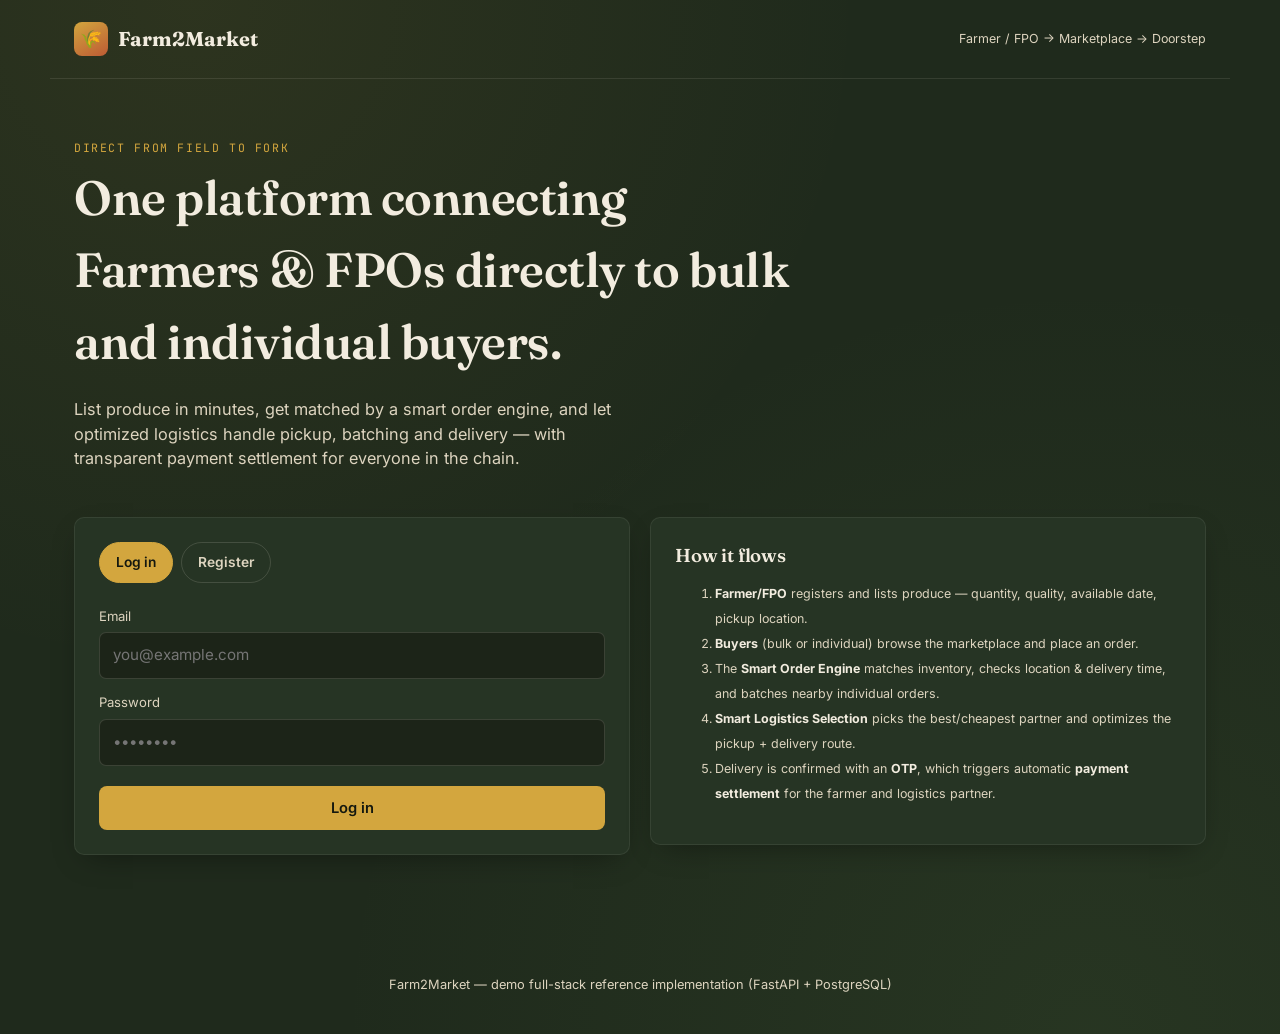
==== frontend/dashboard.html @ 835fd640 "Add working FarmCircle prototype" ====
<!DOCTYPE html>
<html lang="en">
<head>
<meta charset="UTF-8">
<meta name="viewport" content="width=device-width, initial-scale=1.0">
<title>Dashboard — Farm2Market</title>

<link rel="stylesheet" href="css/style.css">
</head>

<body>

<!-- ================= TOP BAR ================= -->

<div class="topbar">

  <div class="brand">
    <span class="mark">🌾</span>
    Farm2Market
  </div>

  <nav>
    <span class="role-badge" id="role-badge">—</span>

    <span id="user-name" class="small-note"></span>

    <button class="btn-link" onclick="Auth.logout()">
      Log out
    </button>
  </nav>

</div>


<div class="shell">


  <!-- ================================================= -->
  <!--                    FARMER VIEW                    -->
  <!-- ================================================= -->

  <section id="farmer-view" style="display:none;">

    <span class="eyebrow">
      Farmer / FPO
    </span>

    <h1>
      List your produce
    </h1>


    <div class="grid grid-2" style="align-items:flex-start;">


      <!-- ADD PRODUCE -->

      <div class="card">

        <h3>
          Add produce details
        </h3>

        <form id="produce-form">

          <label>
            Product name
          </label>

          <input
            type="text"
            id="p-name"
            required
            placeholder="Tomatoes"
          >


          <div class="field-row">

            <div>

              <label>
                Quantity
              </label>

              <input
                type="number"
                id="p-qty"
                min="0.1"
                step="0.1"
                required
              >

            </div>


            <div>

              <label>
                Unit
              </label>

              <select id="p-unit">

                <option value="kg">
                  kg
                </option>

                <option value="quintal">
                  quintal
                </option>

                <option value="ton">
                  ton
                </option>

                <option value="dozen">
                  dozen
                </option>

                <option value="litre">
                  litre
                </option>

              </select>

            </div>

          </div>


          <div class="field-row">

            <div>

              <label>
                Quality grade
              </label>

              <select id="p-grade">

                <option>A</option>
                <option>B</option>
                <option>C</option>

              </select>

            </div>


            <div>

              <label>
                Price per unit (₹)
              </label>

              <input
                type="number"
                id="p-price"
                min="0.1"
                step="0.1"
                required
              >

            </div>

          </div>


          <label>
            Available date
          </label>

          <input
            type="date"
            id="p-date"
          >


          <label>
            Pickup location
          </label>

          <input
            type="text"
            id="p-location"
            required
            placeholder="Village, District"
          >


          <button
            class="btn full"
            style="margin-top:20px;"
            type="submit"
          >
            List on platform
          </button>


          <div id="produce-msg"></div>

        </form>

      </div>


      <!-- MY PRODUCE -->

      <div class="card">

        <h3>
          My listed produce
        </h3>

        <div
          id="my-produce-list"
          class="grid"
          style="gap:12px;"
        ></div>

      </div>

    </div>


    <h2 style="margin-top:44px;">
      Incoming orders against my produce
    </h2>

    <p class="small-note">

      Orders update automatically as buyers purchase your
      listed produce — check the Orders tab from any buyer
      view, or ask your team to check platform admin for
      full visibility.

    </p>

  </section>



  <!-- ================================================= -->
  <!--                     BUYER VIEW                    -->
  <!-- ================================================= -->

  <section id="buyer-view" style="display:none;">

    <span
      class="eyebrow"
      id="buyer-type-label"
    >
      Buyer
    </span>

    <h1>
      Marketplace
    </h1>


    <!-- BUYER TABS -->

    <div class="tabs">

      <div
        class="tab active"
        data-btab="market"
      >
        Browse produce
      </div>


      <div
        class="tab"
        data-btab="cart"
      >
        Cart

        <span
          id="cart-count"
          class="mono"
        ></span>

      </div>


      <div
        class="tab"
        data-btab="orders"
      >
        My orders
      </div>

    </div>



    <!-- ================= MARKET ================= -->

    <div id="btab-market">

      <input
        type="text"
        id="search-box"
        placeholder="Search produce (e.g. tomatoes, wheat, milk)..."
        style="max-width:360px; margin-bottom:20px;"
      >


      <div
        id="marketplace-list"
        class="grid grid-3"
      ></div>

    </div>



    <!-- ================= CART ================= -->

    <div
      id="btab-cart"
      style="display:none;"
    >

      <div class="card">

        <h3>
          Your cart
        </h3>


        <table id="cart-table">

          <thead>

            <tr>

              <th>
                Item
              </th>

              <th>
                Qty
              </th>

              <th>
                Price/unit
              </th>

              <th>
                Subtotal
              </th>

              <th></th>

            </tr>

          </thead>


          <tbody id="cart-body"></tbody>

        </table>


        <div
          id="cart-total"
          style="
            margin-top:14px;
            font-family:'JetBrains Mono',monospace;
            font-size:1.1rem;
          "
        ></div>



        <!-- DELIVERY DETAILS -->

        <h3 style="margin-top:28px;">
          Delivery details
        </h3>


        <label>
          Delivery location
        </label>

        <input
          type="text"
          id="delivery-location"
          placeholder="Area, City"
        >


        <div class="field-row">

          <div>

            <label>
              Delivery date
            </label>

            <input
              type="date"
              id="delivery-date"
            >

          </div>


          <div>

            <label>
              Delivery slot
            </label>

            <select id="delivery-slot-time">

              <option value="morning">
                Morning
              </option>

              <option value="afternoon">
                Afternoon
              </option>

              <option value="evening">
                Evening
              </option>

            </select>

          </div>

        </div>


        <button
          class="btn full"
          style="margin-top:20px;"
          id="place-order-btn"
        >
          Place order
        </button>


        <div id="order-msg"></div>

      </div>

    </div>



    <!-- ================= BUYER ORDERS ================= -->

    <div
      id="btab-orders"
      style="display:none;"
    >

      <div id="orders-list"></div>

    </div>

  </section>



  <!-- ================================================= -->
  <!--                LOGISTICS VIEW                     -->
  <!-- ================================================= -->

  <section
    id="logistics-view"
    style="display:none;"
  >

    <span class="eyebrow">
      Logistics
    </span>

    <h1>
      Delivery fleet
    </h1>


    <!-- ================= PARTNER SECTION ================= -->

    <div
      class="grid grid-2"
      style="align-items:flex-start;"
    >


      <!-- REGISTER PARTNER -->

      <div class="card">

        <h3>
          Register a logistics partner
        </h3>


        <form id="partner-form">


          <label>
            Partner / fleet name
          </label>

          <input
            type="text"
            id="lp-name"
            required
          >



          <div class="field-row">

            <div>

              <label>
                Vehicle type
              </label>

              <select id="lp-vehicle">

                <option value="truck">
                  Truck
                </option>

                <option value="mini_truck">
                  Mini truck
                </option>

                <option value="van">
                  Van
                </option>

                <option value="bike">
                  Bike
                </option>

              </select>

            </div>


            <div>

              <label>
                Capacity (kg)
              </label>

              <input
                type="number"
                id="lp-capacity"
                min="1"
                required
              >

            </div>

          </div>



          <div class="field-row">

            <div>

              <label>
                Cost per km (₹)
              </label>

              <input
                type="number"
                id="lp-cost-km"
                min="0"
                step="0.5"
                required
              >

            </div>


            <div>

              <label>
                Base cost (₹)
              </label>

              <input
                type="number"
                id="lp-base-cost"
                min="0"
                step="1"
                value="0"
              >

            </div>

          </div>



          <label>

            <input
              type="checkbox"
              id="lp-cold-chain"
              style="
                width:auto;
                display:inline-block;
                margin-right:8px;
              "
            >

            Supports cold chain

          </label>



          <label>
            Current location / depot
          </label>

          <input
            type="text"
            id="lp-location"
            placeholder="City Depot"
          >



          <button
            class="btn full"
            style="margin-top:20px;"
            type="submit"
          >
            Add partner
          </button>


          <div id="partner-msg"></div>

        </form>

      </div>



      <!-- REGISTERED PARTNERS -->

      <div class="card">

        <h3>
          Registered partners
        </h3>


        <table>

          <thead>

            <tr>

              <th>
                Name
              </th>

              <th>
                Vehicle
              </th>

              <th>
                Capacity
              </th>

              <th>
                ₹/km
              </th>

            </tr>

          </thead>


          <tbody id="partners-body"></tbody>

        </table>

      </div>

    </div>



    <!-- ================================================= -->
    <!--              ASSIGNED DELIVERIES                 -->
    <!-- ================================================= -->

    <div
      class="card"
      style="margin-top:32px;"
    >

      <h3>
        Assigned deliveries
      </h3>


      <p class="small-note">
        Orders assigned to the logistics team will appear here.
      </p>


      <div id="logistics-orders">

        <p class="small-note">
          Loading deliveries...
        </p>

      </div>

    </div>


  </section>

</div>



<!-- ================= FOOTER ================= -->

<footer>

  Farm2Market — demo full-stack reference
  implementation (FastAPI + PostgreSQL)

</footer>



<!-- ================= JAVASCRIPT ================= -->

<script src="js/api.js"></script>

<script src="js/dashboard.js"></script>

</body>
</html>
---- frontend/css/style.css ----
@import url('https://fonts.googleapis.com/css2?family=Fraunces:opsz,wght@9..144,500;9..144,600;9..144,700&family=Inter:wght@400;500;600;700&family=JetBrains+Mono:wght@500&display=swap');

:root{
  --soil:      #1f2a1c;
  --soil-2:    #263424;
  --paper:     #f2ecdf;
  --paper-dim: #ddd4bf;
  --wheat:     #d3a63e;
  --wheat-dim: #a9862f;
  --clay:      #bd5b34;
  --leaf:      #6f9a55;
  --ink:       #14180f;
  --danger:    #b3452f;
  --radius:    10px;
  --shadow:    0 10px 30px -12px rgba(0,0,0,0.45);
}

*{ box-sizing: border-box; }
html{ scroll-behavior: smooth; }

body{
  margin:0;
  min-height:100vh;
  background: var(--soil);
  background-image:
    radial-gradient(circle at 15% 0%, rgba(211,166,62,0.08), transparent 45%),
    radial-gradient(circle at 85% 100%, rgba(111,154,85,0.10), transparent 50%);
  color: var(--paper);
  font-family: 'Inter', system-ui, sans-serif;
  line-height:1.5;
}

h1,h2,h3,h4{
  font-family: 'Fraunces', serif;
  font-weight: 600;
  margin: 0 0 .4em 0;
  letter-spacing: -0.01em;
  color: var(--paper);
}

a{ color: var(--wheat); }

.mono{ font-family:'JetBrains Mono', monospace; letter-spacing: .02em; }

.eyebrow{
  font-family:'JetBrains Mono', monospace;
  text-transform: uppercase;
  font-size: .72rem;
  letter-spacing: .14em;
  color: var(--wheat);
  margin-bottom: .5em;
  display:block;
}

.shell{
  max-width: 1180px;
  margin: 0 auto;
  padding: 0 24px 80px;
}

/* ---------- top bar ---------- */
.topbar{
  display:flex; align-items:center; justify-content:space-between;
  padding: 22px 24px;
  border-bottom: 1px solid rgba(242,236,223,0.1);
  max-width: 1180px;
  margin: 0 auto;
}
.brand{
  display:flex; align-items:center; gap:10px;
  font-family:'Fraunces', serif; font-weight:700; font-size:1.25rem;
}
.brand .mark{
  width:34px; height:34px; border-radius:8px;
  background: linear-gradient(150deg, var(--wheat), var(--clay));
  display:flex; align-items:center; justify-content:center;
  font-size:1.1rem;
}
.topbar nav{ display:flex; gap:18px; align-items:center; font-size:.92rem; }
.topbar nav span.role-badge{
  padding:4px 10px; border-radius:999px; background: rgba(211,166,62,0.15);
  color: var(--wheat); font-family:'JetBrains Mono',monospace; font-size:.72rem;
  text-transform:uppercase; letter-spacing:.08em;
}
.btn-link{ background:none; border:none; color:var(--paper-dim); cursor:pointer; font: inherit; }
.btn-link:hover{ color: var(--paper); }

/* ---------- cards / panels ---------- */
.card{
  background: var(--soil-2);
  border: 1px solid rgba(242,236,223,0.08);
  border-radius: var(--radius);
  padding: 24px;
  box-shadow: var(--shadow);
}
.grid{ display:grid; gap:20px; }
.grid-2{ grid-template-columns: 1fr 1fr; }
.grid-3{ grid-template-columns: repeat(3, 1fr); }
@media (max-width: 860px){ .grid-2, .grid-3{ grid-template-columns: 1fr; } }

/* ---------- forms ---------- */
label{ display:block; font-size:.82rem; color: var(--paper-dim); margin: 14px 0 6px; }
input, select, textarea{
  width:100%; padding:11px 13px;
  background: rgba(20,24,15,0.55);
  border: 1px solid rgba(242,236,223,0.15);
  border-radius: 7px;
  color: var(--paper);
  font: inherit; font-size:.95rem;
}
input:focus, select:focus, textarea:focus{
  outline: 2px solid var(--wheat); outline-offset: 1px;
  border-color: var(--wheat);
}
.field-row{ display:flex; gap:14px; }
.field-row > div{ flex:1; }

.btn{
  display:inline-flex; align-items:center; justify-content:center; gap:8px;
  padding: 11px 20px; border-radius: 8px; border:none; cursor:pointer;
  font: inherit; font-weight:600; font-size:.92rem;
  background: var(--wheat); color: var(--ink);
  transition: transform .12s ease, background .15s ease;
}
.btn:hover{ background: #e2b954; transform: translateY(-1px); }
.btn:active{ transform: translateY(0); }
.btn:disabled{ opacity:.5; cursor:not-allowed; transform:none; }
.btn.secondary{ background: transparent; color: var(--paper); border:1px solid rgba(242,236,223,0.3); }
.btn.secondary:hover{ background: rgba(242,236,223,0.08); }
.btn.danger{ background: var(--danger); color: var(--paper); }
.btn.full{ width:100%; }
.btn.small{ padding:7px 12px; font-size:.82rem; }

.tabs{ display:flex; gap:8px; margin-bottom:24px; flex-wrap:wrap; }
.tab{
  padding:9px 16px; border-radius: 999px; cursor:pointer;
  border:1px solid rgba(242,236,223,0.15); color: var(--paper-dim);
  font-size:.86rem; font-weight:600;
}
.tab.active{ background: var(--wheat); color: var(--ink); border-color: var(--wheat); }

.hint{ color: var(--paper-dim); font-size:.82rem; margin-top:6px; }
.error-box{
  background: rgba(179,69,47,0.18); border:1px solid var(--danger);
  color:#ffd9cf; padding:10px 14px; border-radius:7px; font-size:.86rem; margin-top:14px;
}
.success-box{
  background: rgba(111,154,85,0.18); border:1px solid var(--leaf);
  color:#dcf0cf; padding:10px 14px; border-radius:7px; font-size:.86rem; margin-top:14px;
}

/* ---------- produce / product cards ---------- */
.produce-card{
  background: var(--soil-2); border:1px solid rgba(242,236,223,0.08);
  border-radius: var(--radius); padding:18px; display:flex; flex-direction:column; gap:10px;
}
.produce-card .name{ font-family:'Fraunces',serif; font-size:1.15rem; font-weight:600; }
.produce-card .meta{ font-size:.82rem; color: var(--paper-dim); }
.price-tag{
  font-family:'JetBrains Mono', monospace; color: var(--wheat); font-size:1.1rem; font-weight:600;
}
.qty-control{ display:flex; align-items:center; gap:8px; }
.qty-control input{ width:80px; text-align:center; }

/* ---------- order status rail (signature element) ---------- */
.rail{
  --stations: 6;
  position:relative;
  display:grid;
  grid-template-columns: repeat(var(--stations), 1fr);
  margin: 18px 0 10px;
}
.rail::before{
  content:""; position:absolute; top:11px; left:0; right:0; height:2px;
  background: rgba(242,236,223,0.15);
}
.rail-fill{
  position:absolute; top:11px; left:0; height:2px; background: var(--wheat);
  transition: width .3s ease;
}
.station{ position:relative; text-align:center; z-index:1; }
.station .dot{
  width:24px; height:24px; border-radius:50%; margin:0 auto 8px;
  background: var(--soil); border:2px solid rgba(242,236,223,0.25);
  display:flex; align-items:center; justify-content:center;
  font-family:'JetBrains Mono',monospace; font-size:.68rem; color: var(--paper-dim);
}
.station.done .dot{ background: var(--wheat); border-color: var(--wheat); color: var(--ink); }
.station.current .dot{ border-color: var(--wheat); color: var(--wheat); box-shadow: 0 0 0 4px rgba(211,166,62,0.18); }
.station .label{ font-size:.72rem; color: var(--paper-dim); }
.station.done .label, .station.current .label{ color: var(--paper); }

/* ---------- order list ---------- */
.order-row{
  border:1px solid rgba(242,236,223,0.08); border-radius: var(--radius);
  padding:20px; margin-bottom:16px; background: var(--soil-2);
}
.order-row-head{ display:flex; justify-content:space-between; align-items:baseline; flex-wrap:wrap; gap:8px; }
.badge{
  padding:3px 10px; border-radius:999px; font-size:.72rem; font-weight:700;
  text-transform:uppercase; letter-spacing:.05em; font-family:'JetBrains Mono',monospace;
  background: rgba(211,166,62,0.18); color: var(--wheat);
}
table{ width:100%; border-collapse:collapse; font-size:.88rem; margin-top:10px; }
th, td{ text-align:left; padding:8px 6px; border-bottom:1px solid rgba(242,236,223,0.08); }
th{ color: var(--paper-dim); font-weight:600; font-size:.76rem; text-transform:uppercase; letter-spacing:.04em; }

.split-view{ display:flex; gap:8px; align-items:center; flex-wrap:wrap; }
.small-note{ font-size:.78rem; color:var(--paper-dim); }

.hero{
  padding: 60px 0 30px;
}
.hero h1{ font-size: clamp(2rem, 4vw, 3rem); max-width: 720px; }
.hero p{ color: var(--paper-dim); max-width: 560px; font-size:1.02rem; }

footer{ text-align:center; color: var(--paper-dim); font-size:.8rem; padding: 40px 0; }
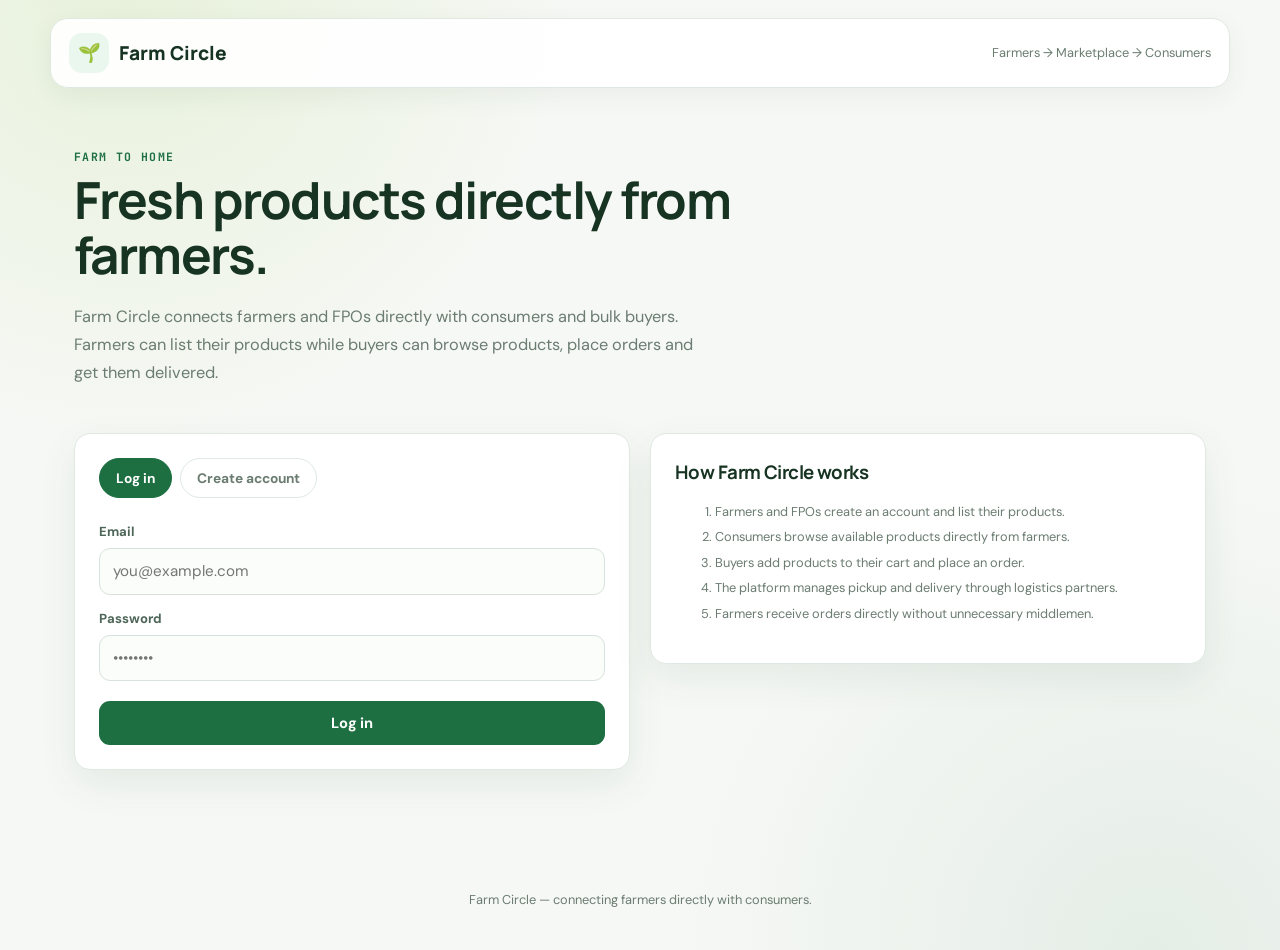
==== commit 4f219845: "Update frontend to Farm Circle" ====
--- a/frontend/dashboard.html
+++ b/frontend/dashboard.html
@@ -3,7 +3,7 @@
 <head>
 <meta charset="UTF-8">
 <meta name="viewport" content="width=device-width, initial-scale=1.0">
-<title>Dashboard — Farm2Market</title>
+<title>Dashboard — Farm Circle</title>
 
 <link rel="stylesheet" href="css/style.css">
 </head>
@@ -16,7 +16,7 @@
 
   <div class="brand">
     <span class="mark">🌾</span>
-    Farm2Market
+    Farm Circle
   </div>
 
   <nav>
@@ -46,7 +46,7 @@
     </span>
 
     <h1>
-      List your produce
+      Manage your products
     </h1>
 
 
@@ -58,7 +58,7 @@
       <div class="card">
 
         <h3>
-          Add produce details
+          Add product details
         </h3>
 
         <form id="produce-form">
@@ -210,7 +210,7 @@
       <div class="card">
 
         <h3>
-          My listed produce
+          My listed products
         </h3>
 
         <div
@@ -225,13 +225,13 @@
 
 
     <h2 style="margin-top:44px;">
-      Incoming orders against my produce
+      Incoming product orders
     </h2>
 
     <p class="small-note">
 
       Orders update automatically as buyers purchase your
-      listed produce — check the Orders tab from any buyer
+      listed products — check the Orders tab from any buyer
       view, or ask your team to check platform admin for
       full visibility.
 
@@ -267,7 +267,7 @@
         class="tab active"
         data-btab="market"
       >
-        Browse produce
+        Browse products
       </div>
 
 
@@ -303,7 +303,7 @@
       <input
         type="text"
         id="search-box"
-        placeholder="Search produce (e.g. tomatoes, wheat, milk)..."
+        placeholder="Search products (e.g. tomatoes, wheat, milk)..."
         style="max-width:360px; margin-bottom:20px;"
       >
 
@@ -741,7 +741,7 @@
 
 <footer>
 
-  Farm2Market — demo full-stack reference
+  Farm Circle — demo full-stack reference
   implementation (FastAPI + PostgreSQL)
 
 </footer>
--- a/frontend/css/style.css
+++ b/frontend/css/style.css
@@ -1,217 +1,547 @@
-@import url('https://fonts.googleapis.com/css2?family=Fraunces:opsz,wght@9..144,500;9..144,600;9..144,700&family=Inter:wght@400;500;600;700&family=JetBrains+Mono:wght@500&display=swap');
+@import url('https://fonts.googleapis.com/css2?family=DM+Sans:wght@400;500;600;700&family=Manrope:wght@500;600;700;800&family=JetBrains+Mono:wght@500&display=swap');
 
 :root{
-  --soil:      #1f2a1c;
-  --soil-2:    #263424;
-  --paper:     #f2ecdf;
-  --paper-dim: #ddd4bf;
-  --wheat:     #d3a63e;
-  --wheat-dim: #a9862f;
-  --clay:      #bd5b34;
-  --leaf:      #6f9a55;
-  --ink:       #14180f;
-  --danger:    #b3452f;
-  --radius:    10px;
-  --shadow:    0 10px 30px -12px rgba(0,0,0,0.45);
-}
-
-*{ box-sizing: border-box; }
-html{ scroll-behavior: smooth; }
+  --soil:#f6f8f5;
+  --soil-2:#ffffff;
+  --paper:#173322;
+  --paper-dim:#6b7c71;
+  --wheat:#1d6f42;
+  --wheat-dim:#12502f;
+  --clay:#9bcf53;
+  --leaf:#4f9b67;
+  --ink:#173322;
+  --danger:#b94343;
+  --line:#dfe9e2;
+  --soft:#eaf7ef;
+  --soft-2:#f3faf5;
+  --radius:16px;
+  --shadow:0 14px 38px rgba(28,73,45,.08);
+}
+
+*{ box-sizing:border-box; }
+
+html{ scroll-behavior:smooth; }
 
 body{
   margin:0;
   min-height:100vh;
-  background: var(--soil);
-  background-image:
-    radial-gradient(circle at 15% 0%, rgba(211,166,62,0.08), transparent 45%),
-    radial-gradient(circle at 85% 100%, rgba(111,154,85,0.10), transparent 50%);
-  color: var(--paper);
-  font-family: 'Inter', system-ui, sans-serif;
+  background:
+    radial-gradient(circle at 10% 0%, rgba(155,207,83,.16), transparent 30%),
+    radial-gradient(circle at 90% 100%, rgba(29,111,66,.08), transparent 32%),
+    var(--soil);
+  color:var(--paper);
+  font-family:'DM Sans', system-ui, sans-serif;
   line-height:1.5;
 }
 
 h1,h2,h3,h4{
-  font-family: 'Fraunces', serif;
-  font-weight: 600;
-  margin: 0 0 .4em 0;
-  letter-spacing: -0.01em;
-  color: var(--paper);
-}
-
-a{ color: var(--wheat); }
-
-.mono{ font-family:'JetBrains Mono', monospace; letter-spacing: .02em; }
+  font-family:'Manrope', sans-serif;
+  font-weight:700;
+  margin:0 0 .4em 0;
+  letter-spacing:-.03em;
+  color:var(--paper);
+}
+
+a{ color:var(--wheat); }
+
+.mono{
+  font-family:'JetBrains Mono', monospace;
+  letter-spacing:.02em;
+}
 
 .eyebrow{
   font-family:'JetBrains Mono', monospace;
-  text-transform: uppercase;
-  font-size: .72rem;
-  letter-spacing: .14em;
-  color: var(--wheat);
-  margin-bottom: .5em;
+  text-transform:uppercase;
+  font-size:.72rem;
+  letter-spacing:.12em;
+  color:var(--wheat);
+  margin-bottom:.6em;
   display:block;
+  font-weight:700;
 }
 
 .shell{
-  max-width: 1180px;
-  margin: 0 auto;
-  padding: 0 24px 80px;
+  max-width:1180px;
+  margin:0 auto;
+  padding:0 24px 80px;
 }
 
 /* ---------- top bar ---------- */
+
 .topbar{
-  display:flex; align-items:center; justify-content:space-between;
-  padding: 22px 24px;
-  border-bottom: 1px solid rgba(242,236,223,0.1);
-  max-width: 1180px;
-  margin: 0 auto;
-}
+  display:flex;
+  align-items:center;
+  justify-content:space-between;
+  gap:20px;
+  padding:14px 18px;
+  max-width:1180px;
+  margin:18px auto 0;
+  background:rgba(255,255,255,.94);
+  border:1px solid var(--line);
+  border-radius:18px;
+  box-shadow:0 8px 26px rgba(28,73,45,.06);
+}
+
 .brand{
-  display:flex; align-items:center; gap:10px;
-  font-family:'Fraunces', serif; font-weight:700; font-size:1.25rem;
-}
+  display:flex;
+  align-items:center;
+  gap:10px;
+  font-family:'Manrope', sans-serif;
+  font-weight:800;
+  font-size:1.2rem;
+}
+
 .brand .mark{
-  width:34px; height:34px; border-radius:8px;
-  background: linear-gradient(150deg, var(--wheat), var(--clay));
-  display:flex; align-items:center; justify-content:center;
-  font-size:1.1rem;
-}
-.topbar nav{ display:flex; gap:18px; align-items:center; font-size:.92rem; }
+  width:40px;
+  height:40px;
+  border-radius:13px;
+  background:var(--soft);
+  display:flex;
+  align-items:center;
+  justify-content:center;
+  font-size:1.15rem;
+}
+
+.topbar nav{
+  display:flex;
+  gap:18px;
+  align-items:center;
+  font-size:.92rem;
+}
+
 .topbar nav span.role-badge{
-  padding:4px 10px; border-radius:999px; background: rgba(211,166,62,0.15);
-  color: var(--wheat); font-family:'JetBrains Mono',monospace; font-size:.72rem;
-  text-transform:uppercase; letter-spacing:.08em;
-}
-.btn-link{ background:none; border:none; color:var(--paper-dim); cursor:pointer; font: inherit; }
-.btn-link:hover{ color: var(--paper); }
+  padding:6px 10px;
+  border-radius:999px;
+  background:var(--soft);
+  color:var(--wheat-dim);
+  font-family:'JetBrains Mono', monospace;
+  font-size:.7rem;
+  text-transform:uppercase;
+  letter-spacing:.06em;
+  font-weight:700;
+}
+
+.btn-link{
+  background:none;
+  border:none;
+  color:var(--paper-dim);
+  cursor:pointer;
+  font:inherit;
+  font-weight:700;
+}
+
+.btn-link:hover{ color:var(--wheat); }
 
 /* ---------- cards / panels ---------- */
+
 .card{
-  background: var(--soil-2);
-  border: 1px solid rgba(242,236,223,0.08);
-  border-radius: var(--radius);
-  padding: 24px;
-  box-shadow: var(--shadow);
-}
-.grid{ display:grid; gap:20px; }
-.grid-2{ grid-template-columns: 1fr 1fr; }
-.grid-3{ grid-template-columns: repeat(3, 1fr); }
-@media (max-width: 860px){ .grid-2, .grid-3{ grid-template-columns: 1fr; } }
+  background:var(--soil-2);
+  border:1px solid var(--line);
+  border-radius:var(--radius);
+  padding:24px;
+  box-shadow:var(--shadow);
+}
+
+.grid{
+  display:grid;
+  gap:20px;
+}
+
+.grid-2{ grid-template-columns:1fr 1fr; }
+
+.grid-3{ grid-template-columns:repeat(3, 1fr); }
+
+@media (max-width:860px){
+  .grid-2,
+  .grid-3{
+    grid-template-columns:1fr;
+  }
+}
 
 /* ---------- forms ---------- */
-label{ display:block; font-size:.82rem; color: var(--paper-dim); margin: 14px 0 6px; }
-input, select, textarea{
-  width:100%; padding:11px 13px;
-  background: rgba(20,24,15,0.55);
-  border: 1px solid rgba(242,236,223,0.15);
-  border-radius: 7px;
-  color: var(--paper);
-  font: inherit; font-size:.95rem;
-}
-input:focus, select:focus, textarea:focus{
-  outline: 2px solid var(--wheat); outline-offset: 1px;
-  border-color: var(--wheat);
-}
-.field-row{ display:flex; gap:14px; }
-.field-row > div{ flex:1; }
+
+label{
+  display:block;
+  font-size:.82rem;
+  color:#4d6657;
+  margin:14px 0 6px;
+  font-weight:700;
+}
+
+input,
+select,
+textarea{
+  width:100%;
+  padding:11px 13px;
+  min-height:44px;
+  background:#fbfdfb;
+  border:1px solid #d7e3da;
+  border-radius:11px;
+  color:var(--paper);
+  font:inherit;
+  font-size:.95rem;
+}
+
+input:focus,
+select:focus,
+textarea:focus{
+  outline:none;
+  border-color:var(--wheat);
+  box-shadow:0 0 0 3px rgba(29,111,66,.10);
+  background:#fff;
+}
+
+.field-row{
+  display:flex;
+  gap:14px;
+}
+
+.field-row > div{
+  flex:1;
+  min-width:0;
+}
 
 .btn{
-  display:inline-flex; align-items:center; justify-content:center; gap:8px;
-  padding: 11px 20px; border-radius: 8px; border:none; cursor:pointer;
-  font: inherit; font-weight:600; font-size:.92rem;
-  background: var(--wheat); color: var(--ink);
-  transition: transform .12s ease, background .15s ease;
-}
-.btn:hover{ background: #e2b954; transform: translateY(-1px); }
-.btn:active{ transform: translateY(0); }
-.btn:disabled{ opacity:.5; cursor:not-allowed; transform:none; }
-.btn.secondary{ background: transparent; color: var(--paper); border:1px solid rgba(242,236,223,0.3); }
-.btn.secondary:hover{ background: rgba(242,236,223,0.08); }
-.btn.danger{ background: var(--danger); color: var(--paper); }
+  display:inline-flex;
+  align-items:center;
+  justify-content:center;
+  gap:8px;
+  padding:11px 20px;
+  border-radius:11px;
+  border:none;
+  cursor:pointer;
+  font:inherit;
+  font-weight:700;
+  font-size:.92rem;
+  background:var(--wheat);
+  color:#fff;
+  transition:transform .12s ease, background .15s ease;
+}
+
+.btn:hover{
+  background:var(--wheat-dim);
+  transform:translateY(-1px);
+}
+
+.btn:active{ transform:translateY(0); }
+
+.btn:disabled{
+  opacity:.5;
+  cursor:not-allowed;
+  transform:none;
+}
+
+.btn.secondary{
+  background:#fff;
+  color:var(--wheat);
+  border:1px solid var(--line);
+}
+
+.btn.secondary:hover{
+  background:var(--soft-2);
+}
+
+.btn.danger{
+  background:var(--danger);
+  color:#fff;
+}
+
 .btn.full{ width:100%; }
-.btn.small{ padding:7px 12px; font-size:.82rem; }
-
-.tabs{ display:flex; gap:8px; margin-bottom:24px; flex-wrap:wrap; }
+
+.btn.small{
+  padding:7px 12px;
+  font-size:.82rem;
+}
+
+.tabs{
+  display:flex;
+  gap:8px;
+  margin-bottom:24px;
+  flex-wrap:wrap;
+}
+
 .tab{
-  padding:9px 16px; border-radius: 999px; cursor:pointer;
-  border:1px solid rgba(242,236,223,0.15); color: var(--paper-dim);
-  font-size:.86rem; font-weight:600;
-}
-.tab.active{ background: var(--wheat); color: var(--ink); border-color: var(--wheat); }
-
-.hint{ color: var(--paper-dim); font-size:.82rem; margin-top:6px; }
+  padding:9px 16px;
+  border-radius:999px;
+  cursor:pointer;
+  border:1px solid var(--line);
+  color:var(--paper-dim);
+  font-size:.86rem;
+  font-weight:700;
+  background:#fff;
+}
+
+.tab.active{
+  background:var(--wheat);
+  color:#fff;
+  border-color:var(--wheat);
+}
+
+.hint{
+  color:var(--paper-dim);
+  font-size:.82rem;
+  margin-top:6px;
+}
+
 .error-box{
-  background: rgba(179,69,47,0.18); border:1px solid var(--danger);
-  color:#ffd9cf; padding:10px 14px; border-radius:7px; font-size:.86rem; margin-top:14px;
-}
+  background:#fff2f2;
+  border:1px solid #efc2c2;
+  color:#9c3434;
+  padding:10px 14px;
+  border-radius:10px;
+  font-size:.86rem;
+  margin-top:14px;
+}
+
 .success-box{
-  background: rgba(111,154,85,0.18); border:1px solid var(--leaf);
-  color:#dcf0cf; padding:10px 14px; border-radius:7px; font-size:.86rem; margin-top:14px;
-}
-
-/* ---------- produce / product cards ---------- */
+  background:var(--soft);
+  border:1px solid #c8e6d2;
+  color:var(--wheat-dim);
+  padding:10px 14px;
+  border-radius:10px;
+  font-size:.86rem;
+  margin-top:14px;
+}
+
+/* ---------- product cards ---------- */
+
 .produce-card{
-  background: var(--soil-2); border:1px solid rgba(242,236,223,0.08);
-  border-radius: var(--radius); padding:18px; display:flex; flex-direction:column; gap:10px;
-}
-.produce-card .name{ font-family:'Fraunces',serif; font-size:1.15rem; font-weight:600; }
-.produce-card .meta{ font-size:.82rem; color: var(--paper-dim); }
+  position:relative;
+  background:var(--soil-2);
+  border:1px solid var(--line);
+  border-radius:var(--radius);
+  padding:18px;
+  display:flex;
+  flex-direction:column;
+  gap:10px;
+  box-shadow:0 8px 24px rgba(28,73,45,.05);
+}
+
+.produce-card::before{
+  content:"🌱";
+  position:absolute;
+  right:14px;
+  top:14px;
+  width:36px;
+  height:36px;
+  border-radius:11px;
+  display:grid;
+  place-items:center;
+  background:var(--soft);
+}
+
+.produce-card .name{
+  font-family:'Manrope', sans-serif;
+  font-size:1.05rem;
+  font-weight:800;
+  padding-right:46px;
+}
+
+.produce-card .meta{
+  font-size:.82rem;
+  color:var(--paper-dim);
+}
+
 .price-tag{
-  font-family:'JetBrains Mono', monospace; color: var(--wheat); font-size:1.1rem; font-weight:600;
-}
-.qty-control{ display:flex; align-items:center; gap:8px; }
-.qty-control input{ width:80px; text-align:center; }
-
-/* ---------- order status rail (signature element) ---------- */
+  font-family:'JetBrains Mono', monospace;
+  color:var(--wheat);
+  font-size:1.05rem;
+  font-weight:700;
+}
+
+.qty-control{
+  display:flex;
+  align-items:center;
+  gap:8px;
+}
+
+.qty-control input{
+  width:80px;
+  text-align:center;
+}
+
+/* ---------- order status rail ---------- */
+
 .rail{
-  --stations: 6;
+  --stations:6;
   position:relative;
   display:grid;
-  grid-template-columns: repeat(var(--stations), 1fr);
-  margin: 18px 0 10px;
-}
+  grid-template-columns:repeat(var(--stations), 1fr);
+  margin:18px 0 10px;
+}
+
 .rail::before{
-  content:""; position:absolute; top:11px; left:0; right:0; height:2px;
-  background: rgba(242,236,223,0.15);
-}
+  content:"";
+  position:absolute;
+  top:11px;
+  left:0;
+  right:0;
+  height:2px;
+  background:#dfe9e2;
+}
+
 .rail-fill{
-  position:absolute; top:11px; left:0; height:2px; background: var(--wheat);
-  transition: width .3s ease;
-}
-.station{ position:relative; text-align:center; z-index:1; }
+  position:absolute;
+  top:11px;
+  left:0;
+  height:2px;
+  background:var(--wheat);
+  transition:width .3s ease;
+}
+
+.station{
+  position:relative;
+  text-align:center;
+  z-index:1;
+}
+
 .station .dot{
-  width:24px; height:24px; border-radius:50%; margin:0 auto 8px;
-  background: var(--soil); border:2px solid rgba(242,236,223,0.25);
-  display:flex; align-items:center; justify-content:center;
-  font-family:'JetBrains Mono',monospace; font-size:.68rem; color: var(--paper-dim);
-}
-.station.done .dot{ background: var(--wheat); border-color: var(--wheat); color: var(--ink); }
-.station.current .dot{ border-color: var(--wheat); color: var(--wheat); box-shadow: 0 0 0 4px rgba(211,166,62,0.18); }
-.station .label{ font-size:.72rem; color: var(--paper-dim); }
-.station.done .label, .station.current .label{ color: var(--paper); }
+  width:24px;
+  height:24px;
+  border-radius:50%;
+  margin:0 auto 8px;
+  background:#fff;
+  border:2px solid #d4dfd7;
+  display:flex;
+  align-items:center;
+  justify-content:center;
+  font-family:'JetBrains Mono', monospace;
+  font-size:.68rem;
+  color:var(--paper-dim);
+}
+
+.station.done .dot{
+  background:var(--wheat);
+  border-color:var(--wheat);
+  color:#fff;
+}
+
+.station.current .dot{
+  border-color:var(--wheat);
+  color:var(--wheat);
+  box-shadow:0 0 0 4px rgba(29,111,66,.12);
+}
+
+.station .label{
+  font-size:.72rem;
+  color:var(--paper-dim);
+}
+
+.station.done .label,
+.station.current .label{
+  color:var(--paper);
+}
 
 /* ---------- order list ---------- */
+
 .order-row{
-  border:1px solid rgba(242,236,223,0.08); border-radius: var(--radius);
-  padding:20px; margin-bottom:16px; background: var(--soil-2);
-}
-.order-row-head{ display:flex; justify-content:space-between; align-items:baseline; flex-wrap:wrap; gap:8px; }
+  border:1px solid var(--line);
+  border-radius:var(--radius);
+  padding:20px;
+  margin-bottom:16px;
+  background:var(--soil-2);
+  box-shadow:0 7px 24px rgba(28,73,45,.05);
+}
+
+.order-row-head{
+  display:flex;
+  justify-content:space-between;
+  align-items:baseline;
+  flex-wrap:wrap;
+  gap:8px;
+}
+
 .badge{
-  padding:3px 10px; border-radius:999px; font-size:.72rem; font-weight:700;
-  text-transform:uppercase; letter-spacing:.05em; font-family:'JetBrains Mono',monospace;
-  background: rgba(211,166,62,0.18); color: var(--wheat);
-}
-table{ width:100%; border-collapse:collapse; font-size:.88rem; margin-top:10px; }
-th, td{ text-align:left; padding:8px 6px; border-bottom:1px solid rgba(242,236,223,0.08); }
-th{ color: var(--paper-dim); font-weight:600; font-size:.76rem; text-transform:uppercase; letter-spacing:.04em; }
-
-.split-view{ display:flex; gap:8px; align-items:center; flex-wrap:wrap; }
-.small-note{ font-size:.78rem; color:var(--paper-dim); }
+  padding:4px 10px;
+  border-radius:999px;
+  font-size:.72rem;
+  font-weight:700;
+  text-transform:uppercase;
+  letter-spacing:.05em;
+  font-family:'JetBrains Mono', monospace;
+  background:var(--soft);
+  color:var(--wheat-dim);
+}
+
+table{
+  width:100%;
+  border-collapse:collapse;
+  font-size:.88rem;
+  margin-top:10px;
+}
+
+th,
+td{
+  text-align:left;
+  padding:9px 7px;
+  border-bottom:1px solid var(--line);
+}
+
+th{
+  color:var(--paper-dim);
+  font-weight:700;
+  font-size:.76rem;
+  text-transform:uppercase;
+  letter-spacing:.04em;
+}
+
+.split-view{
+  display:flex;
+  gap:8px;
+  align-items:center;
+  flex-wrap:wrap;
+}
+
+.small-note{
+  font-size:.8rem;
+  color:var(--paper-dim);
+}
 
 .hero{
-  padding: 60px 0 30px;
-}
-.hero h1{ font-size: clamp(2rem, 4vw, 3rem); max-width: 720px; }
-.hero p{ color: var(--paper-dim); max-width: 560px; font-size:1.02rem; }
-
-footer{ text-align:center; color: var(--paper-dim); font-size:.8rem; padding: 40px 0; }
+  padding:60px 0 30px;
+}
+
+.hero h1{
+  font-size:clamp(2.2rem, 4vw, 3.5rem);
+  max-width:760px;
+  line-height:1.08;
+}
+
+.hero p{
+  color:var(--paper-dim);
+  max-width:620px;
+  font-size:1.02rem;
+  line-height:1.7;
+}
+
+footer{
+  text-align:center;
+  color:var(--paper-dim);
+  font-size:.8rem;
+  padding:40px 20px;
+}
+
+@media (max-width:640px){
+  .topbar{
+    margin:12px 12px 0;
+    padding:10px 12px;
+  }
+
+  .topbar nav .small-note{
+    display:none;
+  }
+
+  .shell{
+    padding-left:14px;
+    padding-right:14px;
+  }
+
+  .field-row{
+    flex-direction:column;
+    gap:0;
+  }
+
+  .hero{
+    padding-top:36px;
+  }
+}
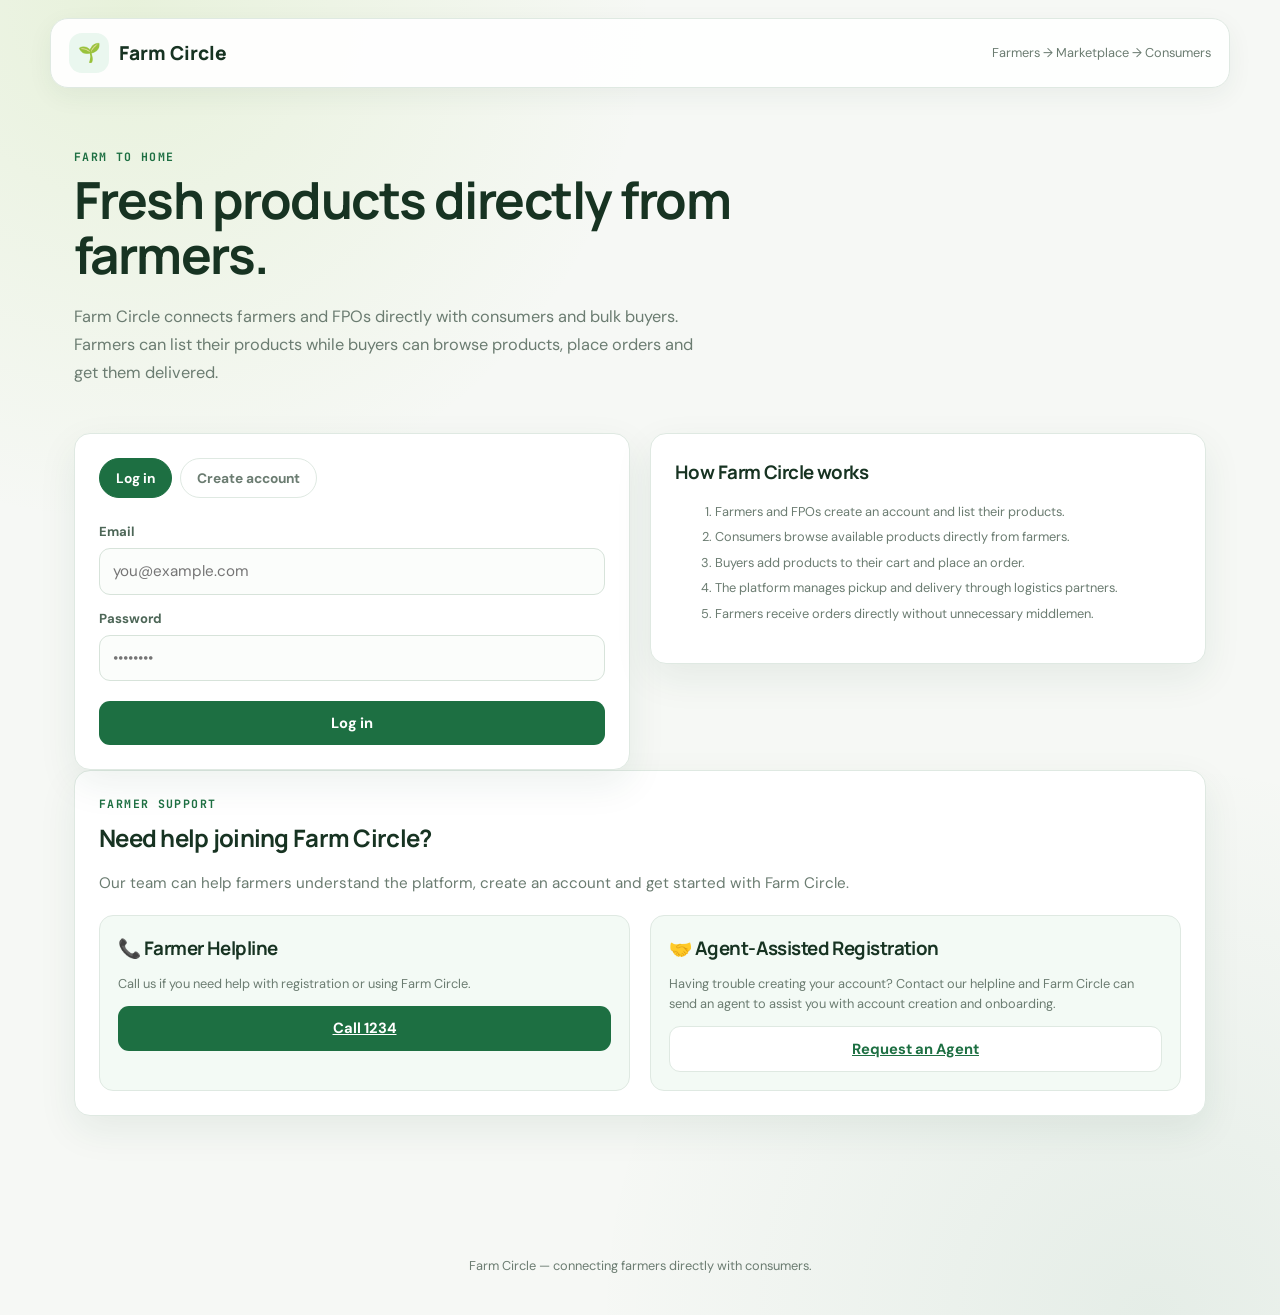
==== commit e1781e93: "added delivery time slots" ====
--- a/frontend/dashboard.html
+++ b/frontend/dashboard.html
@@ -418,19 +418,19 @@
 
             <select id="delivery-slot-time">
 
-              <option value="morning">
-                Morning
-              </option>
-
-              <option value="afternoon">
-                Afternoon
-              </option>
-
-              <option value="evening">
-                Evening
-              </option>
-
-            </select>
+  <option value="morning">
+    Morning — 7:00 AM - 9:00 AM
+  </option>
+
+  <option value="afternoon">
+    Afternoon — 12:00 PM - 2:00 PM
+  </option>
+
+  <option value="evening">
+    Evening — 5:00 PM - 7:00 PM
+  </option>
+
+</select>
 
           </div>
 
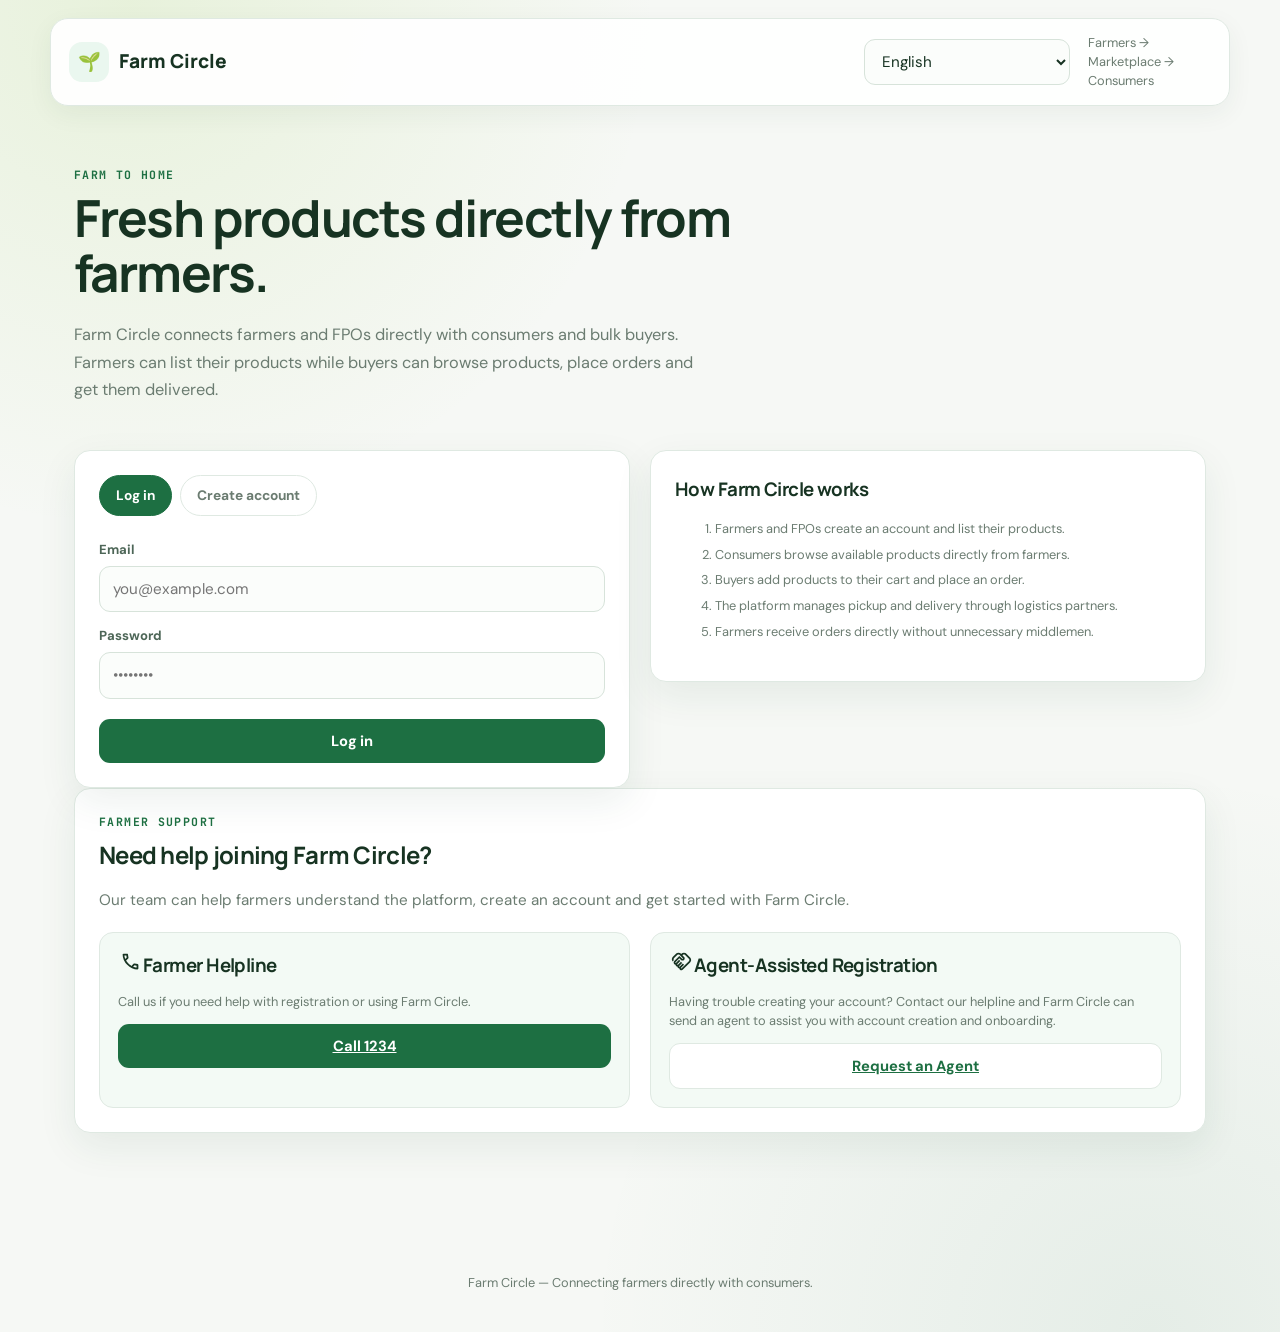
==== commit 4df1e6cf: "Add multilingual support with language selector" ====
--- a/frontend/dashboard.html
+++ b/frontend/dashboard.html
@@ -3,7 +3,7 @@
 <head>
 <meta charset="UTF-8">
 <meta name="viewport" content="width=device-width, initial-scale=1.0">
-<title>Dashboard — Farm Circle</title>
+<title data-i18n="dashboard_title">Dashboard — Farm Circle</title>
 
 <link rel="stylesheet" href="css/style.css">
 </head>
@@ -15,8 +15,8 @@
 <div class="topbar">
 
   <div class="brand">
-    <span class="mark">🌾</span>
-    Farm Circle
+    <span class="mark"><svg xmlns="http://www.w3.org/2000/svg" height="24px" viewBox="0 -960 960 960" width="24px" fill="#173322"><path d="m138-80-57-57 97-97q-29-29-43.5-66T120-377q0-41 15-77t43-64l57-56 28 28q5-32 19-61t37-52l57-56 28 28q5-32 19.5-61t37.5-52l114-113 56 56-56 57q23 23 37 52t19 61l193-193 56 57-192 193q32 5 61 19t52 37l56-57 57 57-112 113q-23 24-53 38.5T687-403l28 27-56 56q-23 23-52.5 37.5T545-263l29 28-57 57q-29 29-65.5 43.5T375-120q-34 0-68.5-14.5T236-179l-98 99Zm97-212q17-17 26-38.5t9-45.5q0-23-9-45.5T235-461q-17 17-26.5 39.5T199-376q0 24 9.5 45.5T235-292Zm141 93q24-1 46-10t39-26q-17-17-39.5-26t-45.5-9q-23 0-45.5 9.5T291-234q17 17 39 26t46 9Zm0-234q17-17 26-39t9-45q0-24-9-46t-26-39q-17 17-26.5 39t-9.5 46q0 23 9.5 45t26.5 39Zm142 93q24 0 45.5-9.5T602-376q-17-17-38.5-26t-45.5-9q-24 0-46 9.5T433-375q17 17 39 26t46 9Zm0-234q17-17 25.5-39t8.5-46q0-23-8.5-45.5T518-744q-17 17-26.5 39.5T482-659q0 24 9.5 46t26.5 39Zm141 92q23 0 45.5-9.5T744-518q-18-17-40.5-26t-45.5-9q-23 1-45 10t-39 26q17 17 39.5 26.5T659-482Z"/></svg></span>
+    <span data-i18n="brand">Farm Circle</span>
   </div>
 
   <nav>
@@ -24,7 +24,7 @@
 
     <span id="user-name" class="small-note"></span>
 
-    <button class="btn-link" onclick="Auth.logout()">
+    <button class="btn-link" onclick="Auth.logout()" data-i18n="btn_logout">
       Log out
     </button>
   </nav>
@@ -41,11 +41,11 @@
 
   <section id="farmer-view" style="display:none;">
 
-    <span class="eyebrow">
+    <span class="eyebrow" data-i18n="farmer_title">
       Farmer / FPO
     </span>
 
-    <h1>
+    <h1 data-i18n="manage_products">
       Manage your products
     </h1>
 
@@ -57,13 +57,13 @@
 
       <div class="card">
 
-        <h3>
+        <h3 data-i18n="add_product">
           Add product details
         </h3>
 
         <form id="produce-form">
 
-          <label>
+          <label data-i18n="product_name">
             Product name
           </label>
 
@@ -79,7 +79,7 @@
 
             <div>
 
-              <label>
+              <label data-i18n="quantity">
                 Quantity
               </label>
 
@@ -96,7 +96,7 @@
 
             <div>
 
-              <label>
+              <label data-i18n="unit">
                 Unit
               </label>
 
@@ -133,7 +133,7 @@
 
             <div>
 
-              <label>
+              <label data-i18n="quality_grade">
                 Quality grade
               </label>
 
@@ -150,7 +150,7 @@
 
             <div>
 
-              <label>
+              <label data-i18n="price_per_unit">
                 Price per unit (₹)
               </label>
 
@@ -167,7 +167,7 @@
           </div>
 
 
-          <label>
+          <label data-i18n="available_date">
             Available date
           </label>
 
@@ -177,7 +177,7 @@
           >
 
 
-          <label>
+          <label data-i18n="label_pickup_location">
             Pickup location
           </label>
 
@@ -186,6 +186,7 @@
             id="p-location"
             required
             placeholder="Village, District"
+            data-i18n-placeholder="placeholder_pickup"
           >
 
 
@@ -193,6 +194,7 @@
             class="btn full"
             style="margin-top:20px;"
             type="submit"
+            data-i18n="btn_list_product"
           >
             List on platform
           </button>
@@ -254,7 +256,7 @@
       Buyer
     </span>
 
-    <h1>
+    <h1 data-i18n="marketplace_title">
       Marketplace
     </h1>
 
@@ -418,19 +420,19 @@
 
             <select id="delivery-slot-time">
 
-  <option value="morning">
-    Morning — 7:00 AM - 9:00 AM
-  </option>
-
-  <option value="afternoon">
-    Afternoon — 12:00 PM - 2:00 PM
-  </option>
-
-  <option value="evening">
-    Evening — 5:00 PM - 7:00 PM
-  </option>
-
-</select>
+              <option value="morning">
+                Morning
+              </option>
+
+              <option value="afternoon">
+                Afternoon
+              </option>
+
+              <option value="evening">
+                Evening
+              </option>
+
+            </select>
 
           </div>
 
@@ -754,5 +756,7 @@
 
 <script src="js/dashboard.js"></script>
 
+<script src="js/lang.js"></script>
+
 </body>
 </html>
